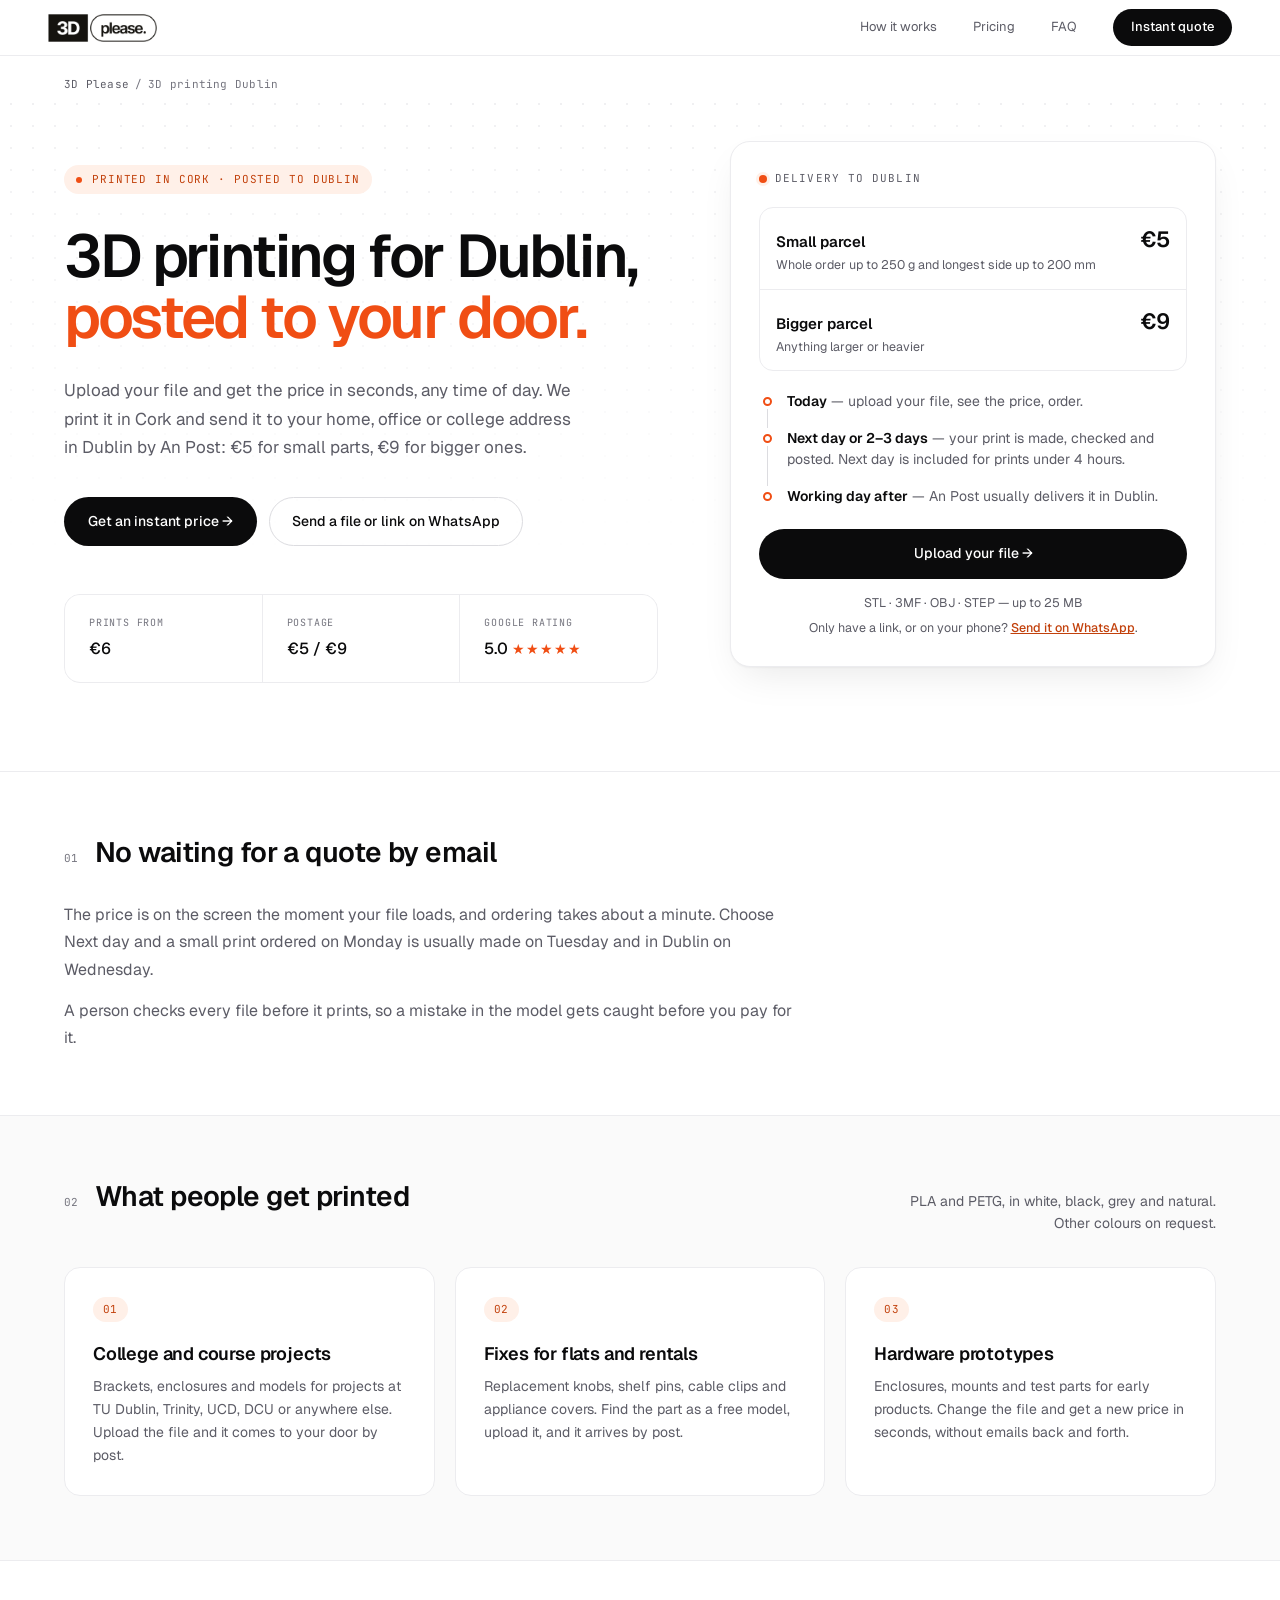
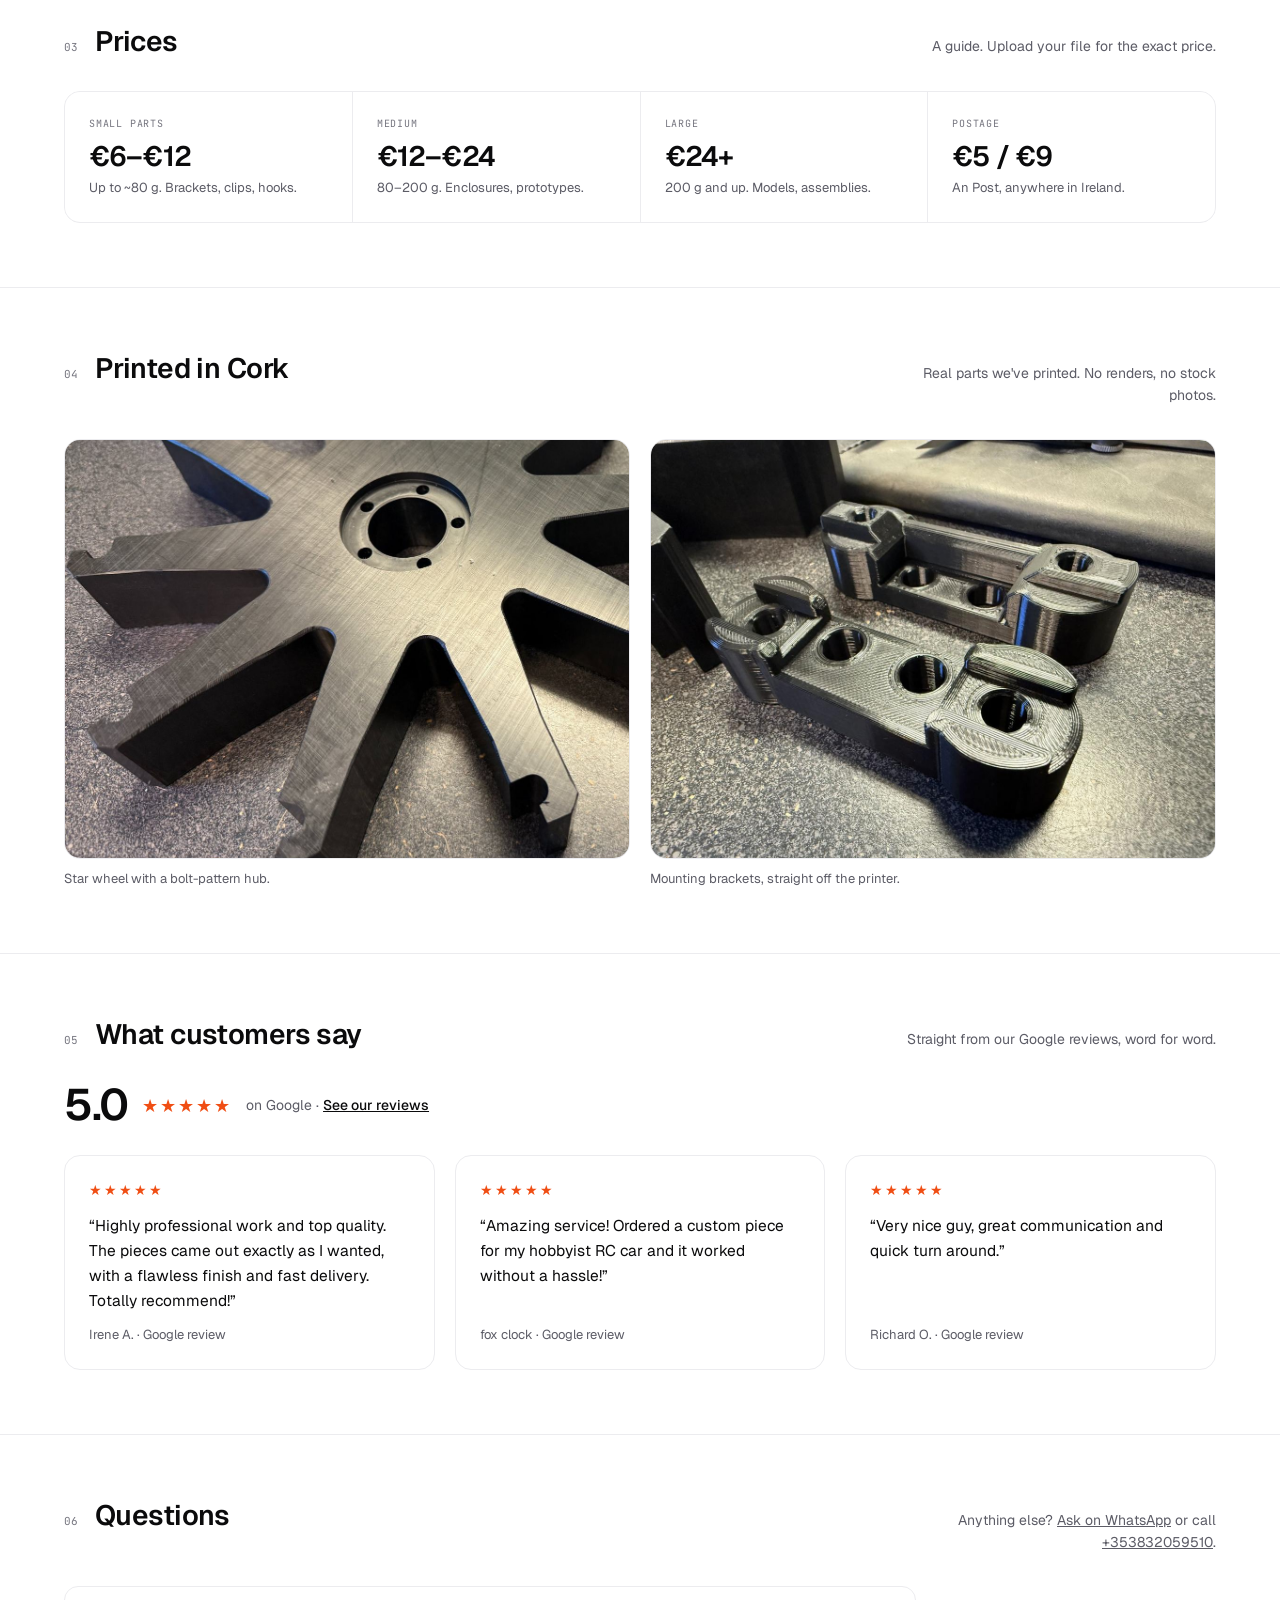
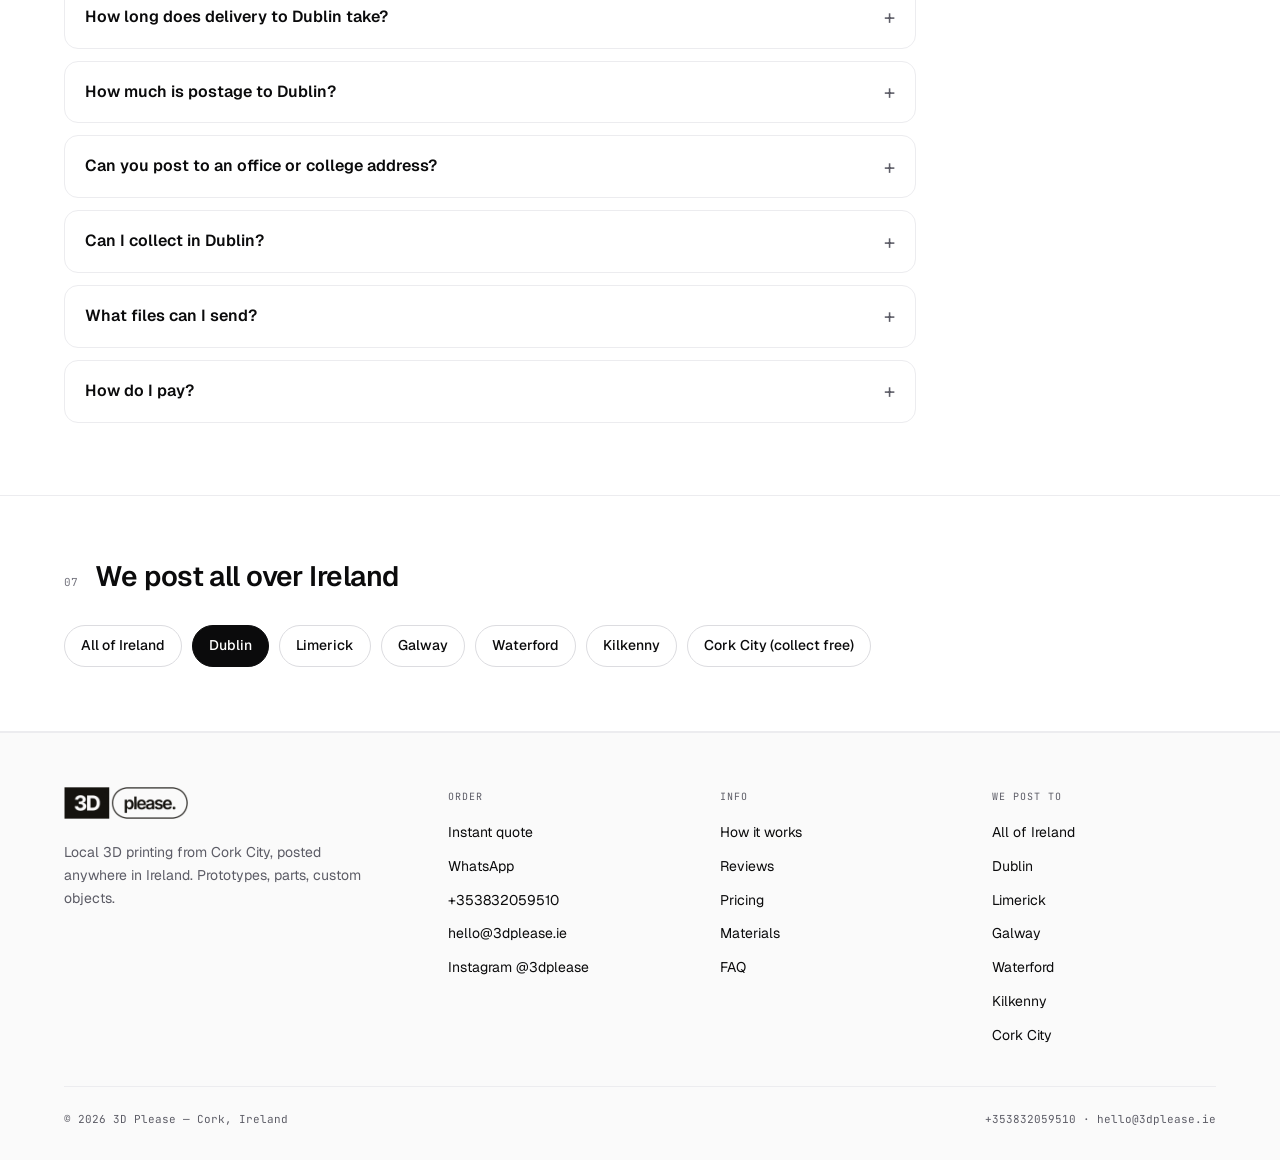
==== 3d-printing-dublin.html @ 7cbf2305 "Add area pages, robots.txt and sitemap Six area pages (Ireland, Dublin, Limerick, Galway, Waterford," ====
<!DOCTYPE html>
<html lang="en">
<head>
<meta charset="UTF-8">
<meta name="viewport" content="width=device-width, initial-scale=1.0">
<title>3D Printing Dublin — Instant Price, Posted | 3D Please</title>
<meta name="description" content="3D printing for Dublin: upload your STL, 3MF, OBJ or STEP and see the price in seconds. Printed in Cork, posted to your Dublin address by An Post from €5.">
<link rel="canonical" href="https://3dplease.ie/3d-printing-dublin">
<meta property="og:title" content="3D Printing Dublin — Instant Price, Posted | 3D Please">
<meta property="og:description" content="3D printing for Dublin: upload your STL, 3MF, OBJ or STEP and see the price in seconds. Printed in Cork, posted to your Dublin address by An Post from €5.">
<meta property="og:url" content="https://3dplease.ie/3d-printing-dublin">
<meta property="og:type" content="website">
<meta property="og:image" content="https://3dplease.ie/og.png">
<meta property="og:image:width" content="1200">
<meta property="og:image:height" content="630">
<meta name="twitter:card" content="summary_large_image">
<script type="application/ld+json">
[
  {
    "@context": "https://schema.org",
    "@type": "Service",
    "name": "3D printing for Dublin",
    "serviceType": "3D printing",
    "url": "https://3dplease.ie/3d-printing-dublin",
    "areaServed": {
      "@type": "City",
      "name": "Dublin"
    },
    "provider": {
      "@type": "LocalBusiness",
      "name": "3D Please",
      "url": "https://3dplease.ie",
      "telephone": "+353832059510",
      "email": "hello@3dplease.ie",
      "image": "https://3dplease.ie/og.png",
      "address": {
        "@type": "PostalAddress",
        "addressLocality": "Cork",
        "addressCountry": "IE"
      }
    },
    "offers": {
      "@type": "Offer",
      "priceCurrency": "EUR",
      "price": "6.00",
      "description": "Prints from €6. An Post delivery €5 for small parts, €9 for bigger ones."
    }
  },
  {
    "@context": "https://schema.org",
    "@type": "BreadcrumbList",
    "itemListElement": [
      {
        "@type": "ListItem",
        "position": 1,
        "name": "3D Please",
        "item": "https://3dplease.ie/"
      },
      {
        "@type": "ListItem",
        "position": 2,
        "name": "3D printing Dublin",
        "item": "https://3dplease.ie/3d-printing-dublin"
      }
    ]
  }
]
</script>
<link rel="icon" type="image/svg+xml" href="data:image/svg+xml,%3Csvg xmlns='http://www.w3.org/2000/svg' viewBox='0 0 32 32'%3E%3Crect width='32' height='32' fill='%2318171a'/%3E%3Ctext x='16' y='22' font-family='-apple-system,BlinkMacSystemFont,system-ui,sans-serif' font-weight='900' font-size='14' fill='%23f6f3ed' text-anchor='middle'%3E3D%3C/text%3E%3C/svg%3E">
<link rel="preconnect" href="https://fonts.googleapis.com">
<link href="https://fonts.googleapis.com/css2?family=Geist:wght@300;400;500;600;700&family=JetBrains+Mono:wght@400;500&display=swap" rel="stylesheet">
<link rel="stylesheet" href="/area.css">

<!-- Google tag (gtag.js) -->
<script async src="https://www.googletagmanager.com/gtag/js?id=G-JWLKQWBCTT"></script>
<script>
  window.dataLayer = window.dataLayer || [];
  function gtag(){dataLayer.push(arguments);}
  gtag('js', new Date());
  gtag('config', 'G-JWLKQWBCTT');
  // Contact clicks: WhatsApp and phone links anywhere on the page
  document.addEventListener('click', function (e) {
    var a = e.target && e.target.closest ? e.target.closest('a[href]') : null;
    if (!a) return;
    var h = a.getAttribute('href') || '';
    if (h.indexOf('wa.me/') !== -1) {
      var designer = h.indexOf('designer') !== -1;
      gtag('event', designer ? 'designer_referral_click' : 'whatsapp_click', { link_place: a.getAttribute('data-place') || 'page' });
    } else if (h.indexOf('tel:') === 0) {
      gtag('event', 'phone_click', { link_place: a.getAttribute('data-place') || 'page' });
    }
  }, true);
</script>
</head>
<body>

<nav>
  <a class="nav-brand" href="/" aria-label="3D Please — home">
    <img src="/logo.png" width="560" height="144" alt="3D Please" class="logo-img">
  </a>
  <a class="nav-link" href="/#how">How it works</a>
  <a class="nav-link" href="/#pricing">Pricing</a>
  <a class="nav-link" href="/#faq">FAQ</a>
  <a class="nav-cta" href="/?loc=ireland#order">Instant quote</a>
</nav>

<div class="crumbs"><a href="/">3D Please</a><span>/</span>3D printing Dublin</div>

<section class="hero">
  <div class="hero-left">
    <div class="hero-tag">Printed in Cork · Posted to Dublin</div>
    <h1 class="hero-title">3D printing for Dublin,<br><em>posted to your door.</em></h1>
    <p class="hero-body">Upload your file and get the price in seconds, any time of day. We print it in Cork and send it to your home, office or college address in Dublin by An Post: €5 for small parts, €9 for bigger ones.</p>
    <div class="hero-cta-row">
      <a href="/?loc=ireland#order" class="btn-primary">Get an instant price →</a>
      <a href="https://wa.me/353832059510?text=Hi%2C%20I%27d%20like%20a%20price%20for%20a%203D%20print%20posted%20to%20Dublin.%20Here%27s%20my%20file%20or%20link%3A" class="btn-secondary" target="_blank" rel="noopener" data-place="area-dublin">Send a file or link on WhatsApp</a>
    </div>
    <div class="hero-stats">
      <div class="stat">
        <span class="stat-label">Prints from</span>
        <span class="stat-value">€6</span>
      </div>
      <div class="stat">
        <span class="stat-label">Postage</span>
        <span class="stat-value">€5 / €9</span>
      </div>
      <div class="stat">
        <span class="stat-label">Google rating</span>
        <span class="stat-value">5.0 <span class="stars">★★★★★</span></span>
      </div>
    </div>
  </div>

  <aside class="hero-right">
    <div class="card">
      <div class="card-title"><span class="dot"></span>Delivery to Dublin</div>
      <div class="post-rows">
        <div class="post-row"><div><b>Small parcel</b><small>Whole order up to 250 g and longest side up to 200 mm</small></div><span class="amt">€5</span></div>
        <div class="post-row"><div><b>Bigger parcel</b><small>Anything larger or heavier</small></div><span class="amt">€9</span></div>
      </div>
      <ol class="timeline">
        <li><b>Today</b> — upload your file, see the price, order.</li>
        <li><b>Next day or 2–3 days</b> — your print is made, checked and posted. Next day is included for prints under 4 hours.</li>
        <li><b>Working day after</b> — An Post usually delivers it in Dublin.</li>
      </ol>
      <a href="/?loc=ireland#order" class="btn-primary">Upload your file →</a>
      <p class="card-note">STL · 3MF · OBJ · STEP — up to 25 MB</p>
      <p class="card-note">Only have a link, or on your phone? <a href="https://wa.me/353832059510?text=Hi%2C%20I%27d%20like%20a%20price%20for%20a%203D%20print%20posted%20to%20Dublin.%20Here%27s%20my%20file%20or%20link%3A" target="_blank" rel="noopener" data-place="area-dublin-card">Send it on WhatsApp</a>.</p>
    </div>
  </aside>
</section>

<section class="section">
  <div class="section-head">
    <div class="section-head-left">
      <span class="section-num">01</span>
      <h2 class="section-label">No waiting for a quote by email</h2>
    </div>
  </div>
  <div class="prose">
    <p>The price is on the screen the moment your file loads, and ordering takes about a minute. Choose Next day and a small print ordered on Monday is usually made on Tuesday and in Dublin on Wednesday.</p>
    <p>A person checks every file before it prints, so a mistake in the model gets caught before you pay for it.</p>
  </div>
</section>

<section class="section tint">
  <div class="section-head">
    <div class="section-head-left">
      <span class="section-num">02</span>
      <h2 class="section-label">What people get printed</h2>
    </div>
    <p class="section-sub">PLA and PETG, in white, black, grey and natural. Other colours on request.</p>
  </div>
  <div class="cards3">
    <div class="tile">
      <span class="tile-num">01</span>
      <h3>College and course projects</h3>
      <p>Brackets, enclosures and models for projects at TU Dublin, Trinity, UCD, DCU or anywhere else. Upload the file and it comes to your door by post.</p>
    </div>
    <div class="tile">
      <span class="tile-num">02</span>
      <h3>Fixes for flats and rentals</h3>
      <p>Replacement knobs, shelf pins, cable clips and appliance covers. Find the part as a free model, upload it, and it arrives by post.</p>
    </div>
    <div class="tile">
      <span class="tile-num">03</span>
      <h3>Hardware prototypes</h3>
      <p>Enclosures, mounts and test parts for early products. Change the file and get a new price in seconds, without emails back and forth.</p>
    </div>
  </div>
</section>

<section class="section">
  <div class="section-head">
    <div class="section-head-left">
      <span class="section-num">03</span>
      <h2 class="section-label">Prices</h2>
    </div>
    <p class="section-sub">A guide. Upload your file for the exact price.</p>
  </div>
  <div class="price-strip">
    <div class="price-cell"><span class="stat-label">Small parts</span><b>€6–€12</b><small>Up to ~80 g. Brackets, clips, hooks.</small></div>
    <div class="price-cell"><span class="stat-label">Medium</span><b>€12–€24</b><small>80–200 g. Enclosures, prototypes.</small></div>
    <div class="price-cell"><span class="stat-label">Large</span><b>€24+</b><small>200 g and up. Models, assemblies.</small></div>
    <div class="price-cell"><span class="stat-label">Postage</span><b>€5 / €9</b><small>An Post, anywhere in Ireland.</small></div>
  </div>
</section>

<section class="section">
  <div class="section-head">
    <div class="section-head-left">
      <span class="section-num">04</span>
      <h2 class="section-label">Printed in Cork</h2>
    </div>
    <p class="section-sub">Real parts we've printed. No renders, no stock photos.</p>
  </div>
  <div class="gallery">
    <figure>
      <img src="/print-star-wheel.jpg" width="1200" height="1081" loading="lazy" alt="Large black star-shaped wheel with nine arms and a bolted hub">
      <figcaption>Star wheel with a bolt-pattern hub.</figcaption>
    </figure>
    <figure>
      <img src="/print-brackets.jpg" width="1200" height="900" loading="lazy" alt="Two black 3D-printed mounting brackets with bolt holes, showing fine layer lines">
      <figcaption>Mounting brackets, straight off the printer.</figcaption>
    </figure>
  </div>
</section>

<section class="section">
  <div class="section-head">
    <div class="section-head-left">
      <span class="section-num">05</span>
      <h2 class="section-label">What customers say</h2>
    </div>
    <p class="section-sub">Straight from our Google reviews, word for word.</p>
  </div>
  <div class="rating-row">
    <span class="rating-big">5.0</span>
    <span class="stars" aria-label="Rated 5 out of 5">★★★★★</span>
    <span class="rating-meta">on Google · <a href="https://g.page/r/CYiCOIpLPXshEAE" target="_blank" rel="noopener">See our reviews</a></span>
  </div>
  <div class="reviews-grid">
    <figure class="review">
      <span class="stars" aria-label="5 out of 5 stars">★★★★★</span>
      <blockquote>“Highly professional work and top quality. The pieces came out exactly as I wanted, with a flawless finish and fast delivery. Totally recommend!”</blockquote>
      <figcaption>Irene A. · Google review</figcaption>
    </figure>
    <figure class="review">
      <span class="stars" aria-label="5 out of 5 stars">★★★★★</span>
      <blockquote>“Amazing service! Ordered a custom piece for my hobbyist RC car and it worked without a hassle!”</blockquote>
      <figcaption>fox clock · Google review</figcaption>
    </figure>
    <figure class="review">
      <span class="stars" aria-label="5 out of 5 stars">★★★★★</span>
      <blockquote>“Very nice guy, great communication and quick turn around.”</blockquote>
      <figcaption>Richard O. · Google review</figcaption>
    </figure>
  </div>
</section>

<section class="section">
  <div class="section-head">
    <div class="section-head-left">
      <span class="section-num">06</span>
      <h2 class="section-label">Questions</h2>
    </div>
    <p class="section-sub">Anything else? <a href="https://wa.me/353832059510" target="_blank" rel="noopener" data-place="area-dublin">Ask on WhatsApp</a> or call <a href="tel:+353832059510" style="white-space:nowrap" data-place="area-dublin">+353832059510</a>.</p>
  </div>
  <div class="faq">
    <details>
      <summary>How long does delivery to Dublin take?</summary>
      <p>Standard prints are ready in 2–3 days. If you choose Next day in the quote, it's included for prints under 4 hours (+€3 for longer ones, when there's capacity). We post it the day it's ready, and An Post usually delivers to Dublin the next working day.</p>
    </details>
    <details>
      <summary>How much is postage to Dublin?</summary>
      <p>€5 if the whole order weighs up to 250 g and its longest side is up to 200 mm, €9 for anything bigger. The price box adds the right one, so you see the full total before you order.</p>
    </details>
    <details>
      <summary>Can you post to an office or college address?</summary>
      <p>Yes, any Dublin address with an Eircode. Put a name and a note on the order so it reaches the right desk or room.</p>
    </details>
    <details>
      <summary>Can I collect in Dublin?</summary>
      <p>No, we don't have a pickup point in Dublin. Everything is printed in Cork and sent by An Post. If you're ever in Cork, collection in the city centre is free — choose "Collect in Cork" in the quote.</p>
    </details>
    <details>
      <summary>What files can I send?</summary>
      <p>STL, 3MF, OBJ and STEP all get an instant price. Files up to 25 MB, and parts up to 256 mm on each side. Bigger parts can be printed in sections for you to put together. If a file can't be read automatically, send it anyway and we'll price it by hand.</p>
    </details>
    <details>
      <summary>How do I pay?</summary>
      <p>By Revolut or bank transfer. A person checks your file first, then we send the payment details with the order confirmation.</p>
    </details>
  </div>
</section>

<section class="section">
  <div class="section-head">
    <div class="section-head-left">
      <span class="section-num">07</span>
      <h2 class="section-label">We post all over Ireland</h2>
    </div>
  </div>
  <div class="area-links">
    <a href="/3d-printing-ireland">All of Ireland</a>
    <a href="/3d-printing-dublin" aria-current="page">Dublin</a>
    <a href="/3d-printing-limerick">Limerick</a>
    <a href="/3d-printing-galway">Galway</a>
    <a href="/3d-printing-waterford">Waterford</a>
    <a href="/3d-printing-kilkenny">Kilkenny</a>
    <a href="/">Cork City (collect free)</a>
  </div>
</section>

<footer>
  <div class="footer-grid">
    <div>
      <a class="footer-brand-logo" href="/" aria-label="3D Please — home">
        <img src="/logo.png" width="560" height="144" alt="3D Please" class="logo-img logo-img-footer">
      </a>
      <p class="footer-tagline">Local 3D printing from Cork City, posted anywhere in Ireland. Prototypes, parts, custom objects.</p>
    </div>
    <div>
      <span class="footer-col-title">Order</span>
      <ul class="footer-links">
        <li><a href="/?loc=ireland#order">Instant quote</a></li>
        <li><a href="https://wa.me/353832059510" target="_blank" rel="noopener" data-place="area-dublin">WhatsApp</a></li>
        <li><a href="tel:+353832059510" data-place="area-dublin">+353832059510</a></li>
        <li><a href="mailto:hello@3dplease.ie">hello@3dplease.ie</a></li>
        <li><a href="https://www.instagram.com/3dplease/" target="_blank" rel="noopener">Instagram @3dplease</a></li>
      </ul>
    </div>
    <div>
      <span class="footer-col-title">Info</span>
      <ul class="footer-links">
        <li><a href="/#how">How it works</a></li>
        <li><a href="/#reviews">Reviews</a></li>
        <li><a href="/#pricing">Pricing</a></li>
        <li><a href="/#materials">Materials</a></li>
        <li><a href="/#faq">FAQ</a></li>
      </ul>
    </div>
    <div>
      <span class="footer-col-title">We post to</span>
      <ul class="footer-links">
        <li><a href="/3d-printing-ireland">All of Ireland</a></li>
        <li><a href="/3d-printing-dublin">Dublin</a></li>
        <li><a href="/3d-printing-limerick">Limerick</a></li>
        <li><a href="/3d-printing-galway">Galway</a></li>
        <li><a href="/3d-printing-waterford">Waterford</a></li>
        <li><a href="/3d-printing-kilkenny">Kilkenny</a></li>
        <li><a href="/">Cork City</a></li>
      </ul>
    </div>
  </div>
  <div class="footer-bottom">
    <span class="footer-copy">© 2026 3D Please — Cork, Ireland</span>
    <span class="footer-copy">+353832059510 · hello@3dplease.ie</span>
  </div>
</footer>

</body>
</html>
---- area.css ----
/* Shared styles for the area pages (3d-printing-*.html). Same look as index.html. */
:root {
  --ink: #0b0b0c;
  --ink-soft: #27272a;
  --paper: #ffffff;
  --paper-warm: #f4f4f5;
  --surface: #fafafa;
  --border: #dcdce0;
  --border-soft: #ececef;
  --muted: #5c5c66;
  --muted-light: #75757f;
  --muted-on-dark: #a1a1aa;
  --accent: #f04e14;
  --accent-text: #c2410c;
  --accent-soft: #fff0e8;
  --accent-wash: #fff6f1;
  --sans: 'Geist', -apple-system, BlinkMacSystemFont, sans-serif;
  --mono: 'JetBrains Mono', 'IBM Plex Mono', monospace;
}
*, *::before, *::after { box-sizing: border-box; margin: 0; padding: 0; }
html { scroll-behavior: smooth; }
body {
  background: var(--paper); color: var(--ink);
  font-family: var(--sans); font-size: 15px; line-height: 1.55;
  -webkit-font-smoothing: antialiased;
}
a { color: inherit; }

/* NAV */
nav {
  position: sticky; top: 0; z-index: 100;
  background: rgba(255, 255, 255, 0.86);
  backdrop-filter: blur(16px); -webkit-backdrop-filter: blur(16px);
  border-bottom: 1px solid var(--border-soft);
  padding: 0 48px; display: flex; align-items: center; height: 56px; gap: 36px;
}
.nav-brand { display: inline-flex; align-items: center; text-decoration: none; margin-right: auto; height: 28px; }
.logo-img { height: 28px; width: auto; display: block; }
.logo-img-footer { height: 32px; }
.nav-link { font-size: 13px; color: var(--muted); text-decoration: none; transition: color 0.15s; }
.nav-link:hover { color: var(--ink); }
.nav-cta {
  font-size: 13px; font-weight: 500; background: var(--ink); color: var(--paper);
  padding: 8px 18px; text-decoration: none; border-radius: 999px; transition: background 0.15s;
}
.nav-cta:hover { background: var(--ink-soft); }

/* BREADCRUMB */
.crumbs { padding: 20px 64px 0; font-family: var(--mono); font-size: 11px; color: var(--muted-light); letter-spacing: 0.02em; }
.crumbs a { color: var(--muted); text-decoration: none; }
.crumbs a:hover { color: var(--ink); }
.crumbs span { margin: 0 6px; }

/* HERO */
.hero {
  padding: 48px 64px 88px; display: grid; grid-template-columns: 1.1fr 0.9fr; gap: 72px;
  align-items: start; border-bottom: 1px solid var(--border-soft); position: relative;
}
.hero::before {
  content: ''; position: absolute; inset: 0;
  background-image: radial-gradient(circle, #e4e4e7 1px, transparent 1.2px);
  background-size: 22px 22px;
  -webkit-mask-image: linear-gradient(180deg, rgba(0,0,0,.55), transparent 70%);
          mask-image: linear-gradient(180deg, rgba(0,0,0,.55), transparent 70%);
  z-index: 0; pointer-events: none;
}
.hero-left, .hero-right { position: relative; z-index: 1; }
.hero-left { padding-top: 24px; }
.hero-tag {
  font-family: var(--mono); font-size: 11px; color: var(--accent-text);
  letter-spacing: 0.08em; text-transform: uppercase; margin-bottom: 32px;
  display: inline-flex; align-items: center; gap: 10px;
  background: var(--accent-soft); padding: 6px 12px; border-radius: 999px; width: fit-content;
}
.hero-tag::before { content: ''; width: 6px; height: 6px; background: var(--accent); border-radius: 50%; }
.hero-title { font-weight: 600; font-size: 60px; line-height: 1.02; letter-spacing: -0.04em; margin-bottom: 28px; }
.hero-title em { font-style: normal; color: var(--accent); font-weight: 600; }
.hero-body { font-size: 17px; line-height: 1.65; color: var(--muted); max-width: 520px; margin-bottom: 36px; }
.hero-cta-row { display: flex; gap: 12px; align-items: center; margin-bottom: 48px; flex-wrap: wrap; }
.btn-primary {
  font-size: 14px; font-weight: 500; background: var(--ink); color: var(--paper);
  padding: 14px 24px; text-decoration: none; border-radius: 999px;
  display: inline-flex; align-items: center; gap: 8px; transition: background 0.15s;
}
.btn-primary:hover { background: var(--ink-soft); }
.btn-secondary {
  font-size: 14px; font-weight: 500; background: transparent; color: var(--ink);
  padding: 13px 22px; text-decoration: none; border-radius: 999px; border: 1px solid var(--border);
  display: inline-flex; align-items: center; gap: 8px; transition: all 0.15s;
}
.btn-secondary:hover { background: var(--surface); border-color: var(--ink); }
.hero-stats {
  display: grid; grid-template-columns: repeat(3, 1fr); gap: 1px;
  background: var(--border-soft); border: 1px solid var(--border-soft); border-radius: 16px; overflow: hidden;
}
.stat { padding: 20px 24px; background: var(--paper); }
.stat-label {
  font-family: var(--mono); font-size: 10px; color: var(--muted-light);
  text-transform: uppercase; letter-spacing: 0.08em; display: block; margin-bottom: 6px;
}
.stat-value { font-size: 16px; font-weight: 500; }
.stat-value .stars { font-size: 14px; letter-spacing: 1px; }

/* DELIVERY CARD */
.card {
  background: var(--paper); border: 1px solid var(--border-soft); padding: 28px; border-radius: 20px;
  box-shadow: 0 1px 2px rgba(0,0,0,0.04), 0 16px 40px -12px rgba(0,0,0,0.10);
}
.card-title {
  font-family: var(--mono); font-size: 11px; color: var(--muted); text-transform: uppercase;
  letter-spacing: 0.1em; margin-bottom: 20px; display: flex; align-items: center; gap: 8px;
}
.dot { width: 8px; height: 8px; background: var(--accent); border-radius: 50%; box-shadow: 0 0 0 3px var(--accent-soft); }
.post-rows { border: 1px solid var(--border-soft); border-radius: 14px; overflow: hidden; margin-bottom: 20px; }
.post-row { display: flex; justify-content: space-between; align-items: baseline; gap: 16px; padding: 14px 16px; border-bottom: 1px solid var(--border-soft); }
.post-row:last-child { border-bottom: none; }
.post-row b { font-size: 15px; font-weight: 600; }
.post-row small { display: block; font-size: 12.5px; color: var(--muted); margin-top: 2px; }
.post-row .amt { font-size: 22px; font-weight: 600; letter-spacing: -0.02em; white-space: nowrap; }
.timeline { list-style: none; margin: 0 0 22px; }
.timeline li { position: relative; padding: 0 0 16px 28px; font-size: 14px; color: var(--muted); line-height: 1.5; }
.timeline li:last-child { padding-bottom: 0; }
.timeline li::before {
  content: ''; position: absolute; left: 4px; top: 6px; width: 9px; height: 9px;
  border-radius: 50%; background: var(--paper); border: 2px solid var(--accent);
}
.timeline li::after { content: ''; position: absolute; left: 8px; top: 18px; bottom: 0; width: 1px; background: var(--border); }
.timeline li:last-child::after { display: none; }
.timeline b { color: var(--ink); font-weight: 600; }
.card-note { font-size: 12.5px; color: var(--muted); margin-top: 14px; text-align: center; }
.card-note + .card-note { margin-top: 6px; }
.card-note a { color: var(--accent-text); font-weight: 500; }
.card .btn-primary, .card .btn-secondary { width: 100%; justify-content: center; }
.card .btn-secondary { margin-top: 10px; }

/* SECTIONS */
.section { border-bottom: 1px solid var(--border-soft); }
.section.tint { background: var(--surface); }
.section-head { padding: 64px 64px 32px; display: flex; align-items: baseline; justify-content: space-between; gap: 40px; }
.section-head-left { display: flex; align-items: baseline; gap: 16px; }
.section-num { font-family: var(--mono); font-size: 11px; color: var(--muted-light); letter-spacing: 0.04em; }
.section-label { font-size: 28px; font-weight: 600; letter-spacing: -0.02em; line-height: 1.2; }
.section-sub { font-size: 14px; color: var(--muted); max-width: 340px; text-align: right; }
.prose { padding: 0 64px 64px; max-width: 860px; }
.prose p { font-size: 16px; line-height: 1.7; color: var(--muted); margin-bottom: 14px; }
.prose p:last-child { margin-bottom: 0; }
.prose a { color: var(--accent-text); font-weight: 500; }

.cards3 { display: grid; grid-template-columns: repeat(3, 1fr); gap: 20px; padding: 0 64px 64px; }
.tile { background: var(--paper); border: 1px solid var(--border-soft); border-radius: 16px; padding: 28px; }
.tile-num {
  font-family: var(--mono); font-size: 11px; color: var(--accent-text); display: inline-block; margin-bottom: 20px;
  background: var(--accent-soft); padding: 4px 10px; border-radius: 999px; letter-spacing: 0.04em;
}
.tile h3 { font-size: 18px; font-weight: 600; margin-bottom: 10px; line-height: 1.3; letter-spacing: -0.01em; }
.tile p { font-size: 14px; color: var(--muted); line-height: 1.65; }
.tile p a { color: var(--accent-text); font-weight: 500; }

/* PRICE STRIP */
.price-strip { display: grid; grid-template-columns: repeat(4, 1fr); gap: 1px; margin: 0 64px 64px; background: var(--border-soft); border: 1px solid var(--border-soft); border-radius: 16px; overflow: hidden; }
.price-cell { background: var(--paper); padding: 24px; }
.price-cell .stat-label { margin-bottom: 10px; }
.price-cell b { display: block; font-size: 28px; font-weight: 600; letter-spacing: -0.03em; line-height: 1.1; }
.price-cell small { display: block; font-size: 13px; color: var(--muted); margin-top: 6px; }

/* GALLERY */
.gallery { display: grid; grid-template-columns: 1fr 1fr; gap: 20px; padding: 0 64px 64px; }
.gallery figure { margin: 0; }
.gallery img { width: 100%; height: 420px; object-fit: cover; display: block; border-radius: 16px; border: 1px solid var(--border-soft); background: var(--paper-warm); }
.gallery figcaption { font-size: 13px; color: var(--muted); margin-top: 10px; }

/* REVIEWS */
.rating-row { display: flex; align-items: center; gap: 14px; flex-wrap: wrap; padding: 0 64px 28px; }
.rating-big { font-size: 44px; font-weight: 600; letter-spacing: -0.03em; line-height: 1; }
.stars { color: var(--accent); letter-spacing: 2px; font-size: 18px; }
.rating-meta { font-size: 14px; color: var(--muted); }
.rating-meta a { color: var(--ink); font-weight: 500; }
.reviews-grid { display: grid; grid-template-columns: repeat(3, minmax(0, 1fr)); gap: 20px; padding: 0 64px 64px; }
.review { background: var(--paper); border: 1px solid var(--border-soft); border-radius: 16px; padding: 24px; display: flex; flex-direction: column; gap: 12px; margin: 0; }
.review .stars { font-size: 14px; }
.review blockquote { margin: 0; font-size: 15.5px; line-height: 1.6; }
.review figcaption { margin-top: auto; font-size: 13px; color: var(--muted); }

/* FAQ */
.faq { padding: 0 64px 72px; display: grid; gap: 12px; max-width: 980px; }
.faq details { border: 1px solid var(--border-soft); border-radius: 14px; padding: 18px 20px; background: var(--paper); }
.faq summary { cursor: pointer; font-weight: 600; font-size: 16px; list-style: none; display: flex; justify-content: space-between; align-items: center; gap: 16px; }
.faq summary::-webkit-details-marker { display: none; }
.faq summary::after { content: '+'; color: var(--muted); font-weight: 400; font-size: 20px; line-height: 1; }
.faq details[open] summary::after { content: '−'; }
.faq details p { margin-top: 10px; font-size: 14.5px; color: var(--muted); line-height: 1.65; }
.faq details a { color: var(--accent-text); font-weight: 500; }

/* AREA LINKS */
.area-links { display: flex; flex-wrap: wrap; gap: 10px; padding: 0 64px 64px; }
.area-links a {
  font-size: 14px; font-weight: 500; text-decoration: none; color: var(--ink);
  border: 1px solid var(--border); border-radius: 999px; padding: 9px 16px; background: var(--paper); transition: border-color 0.15s;
}
.area-links a:hover { border-color: var(--ink); }
.area-links a[aria-current="page"] { background: var(--ink); color: var(--paper); border-color: var(--ink); }

/* FOOTER */
footer { background: var(--surface); padding: 56px 64px 32px; border-top: 1px solid var(--border-soft); }
.footer-grid { display: grid; grid-template-columns: 1.5fr 1fr 1fr 1fr; gap: 48px; margin-bottom: 40px; }
.footer-brand-logo { display: inline-flex; align-items: center; text-decoration: none; height: 28px; }
.footer-tagline { font-size: 14px; color: var(--muted); line-height: 1.65; max-width: 320px; margin-top: 16px; }
.footer-col-title { font-family: var(--mono); font-size: 10px; color: var(--muted); text-transform: uppercase; letter-spacing: 0.1em; margin-bottom: 16px; display: block; }
.footer-links { list-style: none; display: flex; flex-direction: column; gap: 10px; }
.footer-links a { font-size: 14px; color: var(--ink); text-decoration: none; transition: color 0.15s; }
.footer-links a:hover { color: var(--accent-text); }
.footer-bottom { border-top: 1px solid var(--border-soft); padding-top: 24px; display: flex; justify-content: space-between; align-items: center; }
.footer-copy { font-family: var(--mono); font-size: 11px; color: var(--muted); }

/* RESPONSIVE */
@media (max-width: 1100px) {
  .hero { gap: 48px; padding-left: 40px; padding-right: 40px; }
  .hero-title { font-size: 50px; }
}
@media (max-width: 900px) {
  nav { padding: 0 20px; gap: 16px; }
  .nav-link { display: none; }
  .crumbs { padding: 16px 20px 0; }
  .hero { grid-template-columns: 1fr; gap: 32px; padding: 24px 20px 56px; }
  .hero::before { display: none; }
  .hero-left { padding-top: 8px; }
  .hero-title { font-size: 40px; margin-bottom: 16px; }
  .hero-tag { margin-bottom: 20px; }
  .hero-body { font-size: 16px; margin-bottom: 24px; }
  .hero-cta-row { margin-bottom: 32px; }
  .hero-cta-row a { width: 100%; justify-content: center; }
  .stat { padding: 14px; }
  .stat-value { font-size: 14px; }
  .card { padding: 20px; border-radius: 18px; }
  .section-head { flex-direction: column; gap: 12px; padding: 48px 20px 24px; }
  .section-sub { text-align: left; }
  .section-label { font-size: 24px; }
  .prose, .cards3, .gallery, .rating-row, .reviews-grid, .faq, .area-links { padding-left: 20px; padding-right: 20px; }
  .price-strip { margin-left: 20px; margin-right: 20px; grid-template-columns: 1fr 1fr; }
  .cards3, .gallery, .reviews-grid { grid-template-columns: 1fr; }
  .gallery img { height: 300px; }
  footer { padding-left: 20px; padding-right: 20px; }
  .footer-grid { grid-template-columns: 1fr 1fr; gap: 32px; }
  .footer-grid > div:first-child { grid-column: 1 / -1; }
  .footer-bottom { flex-direction: column; gap: 12px; }
}
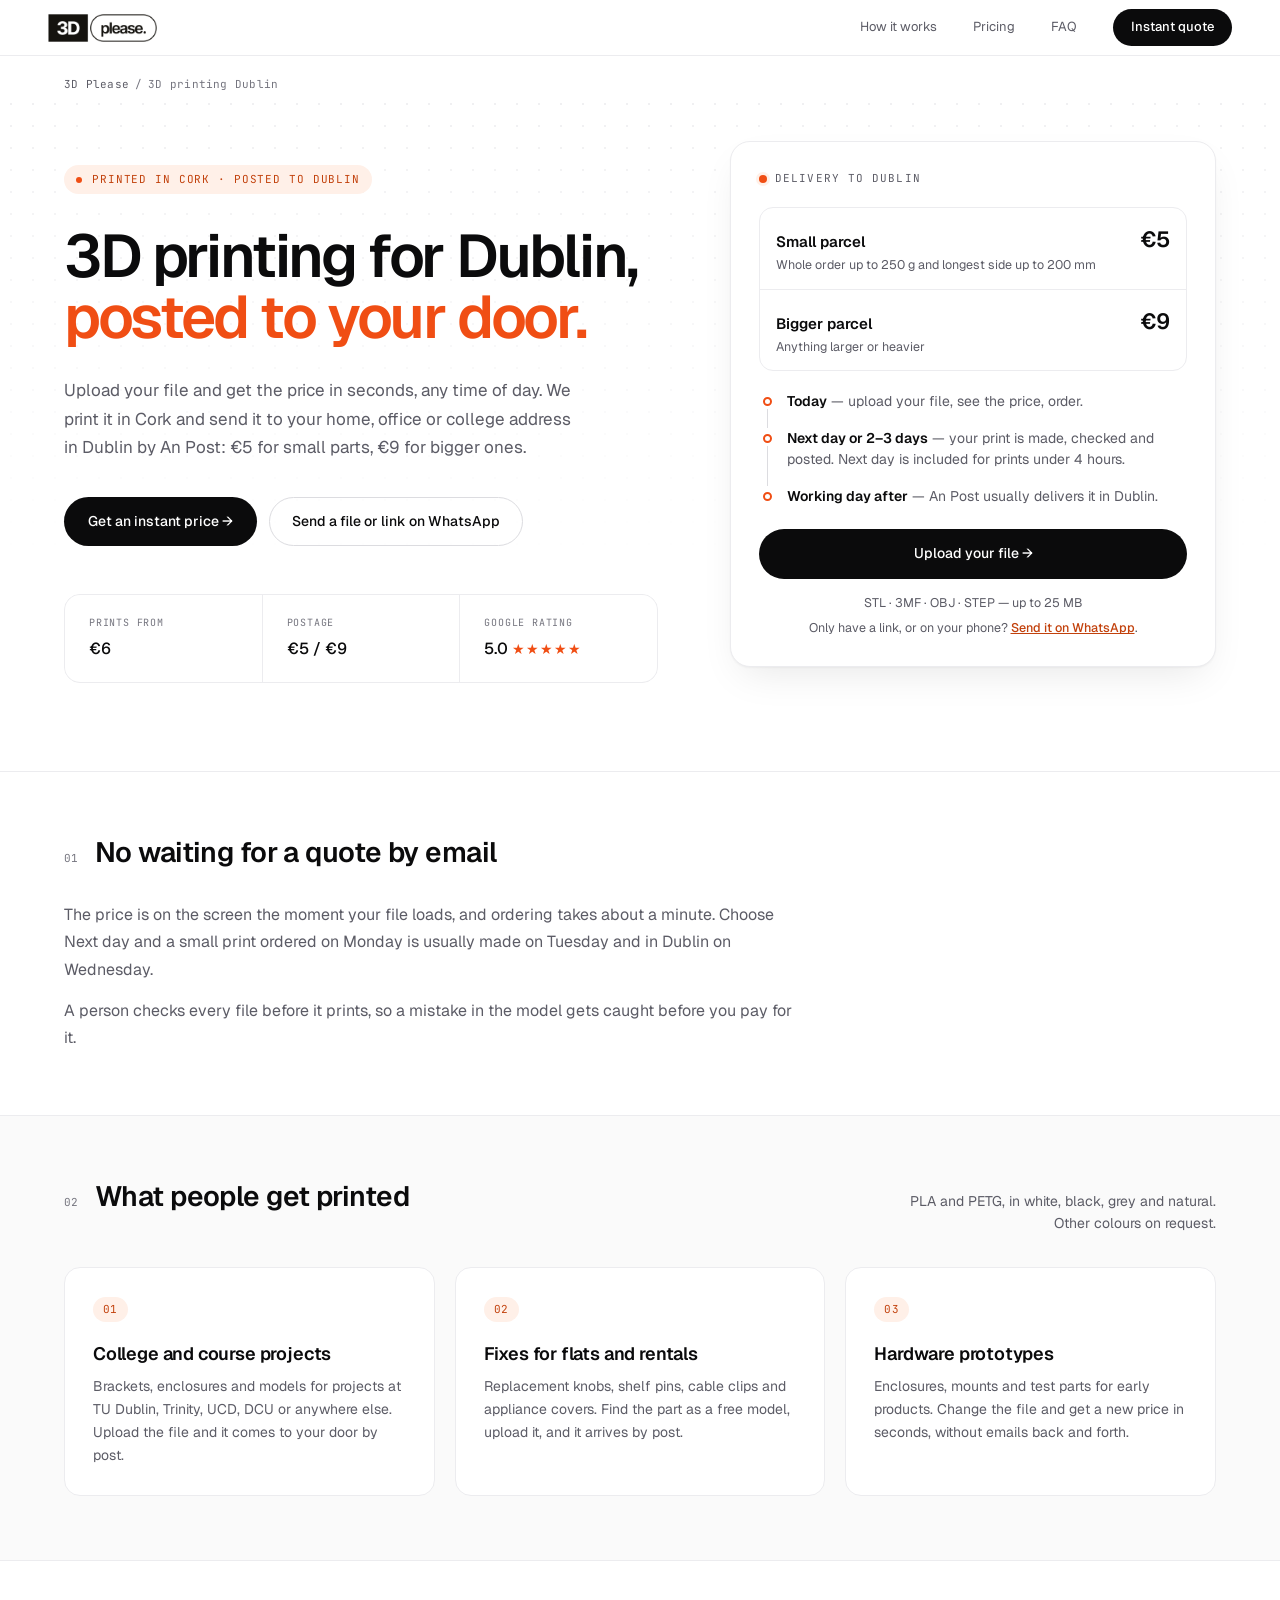
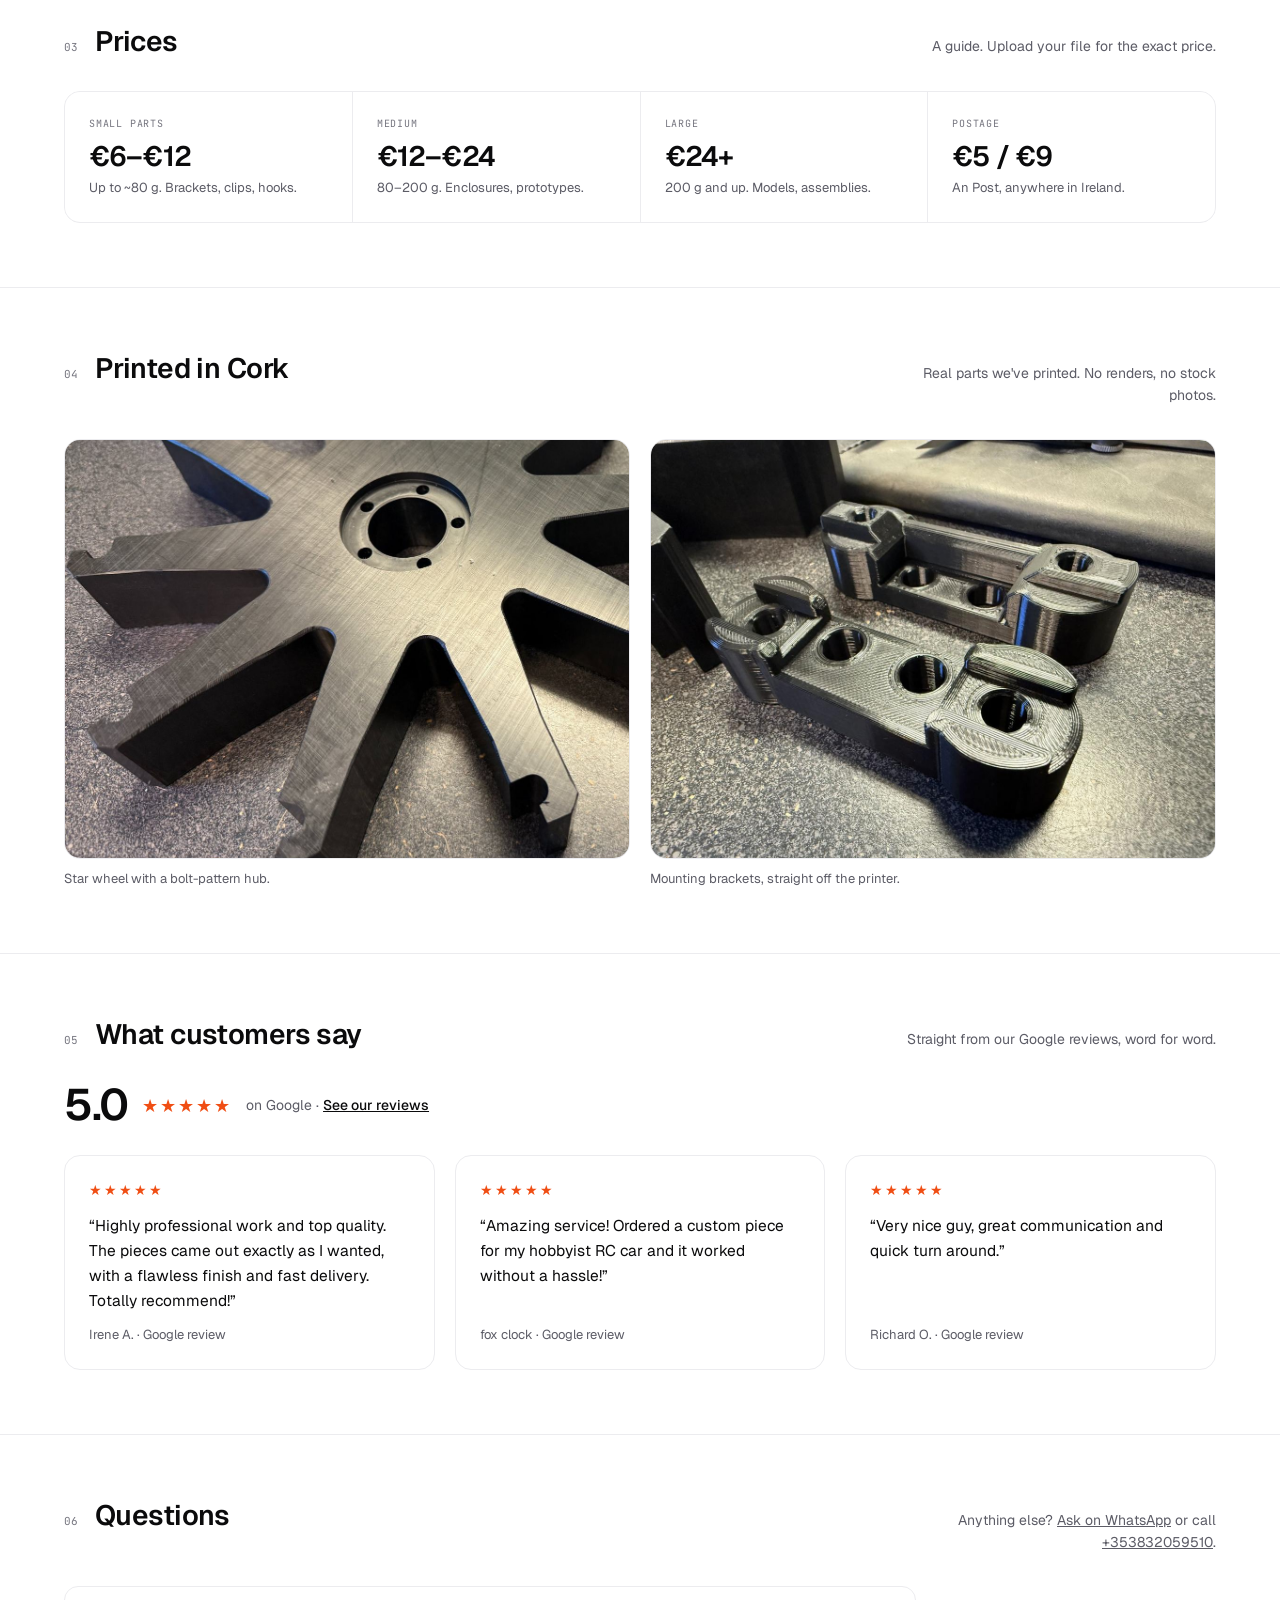
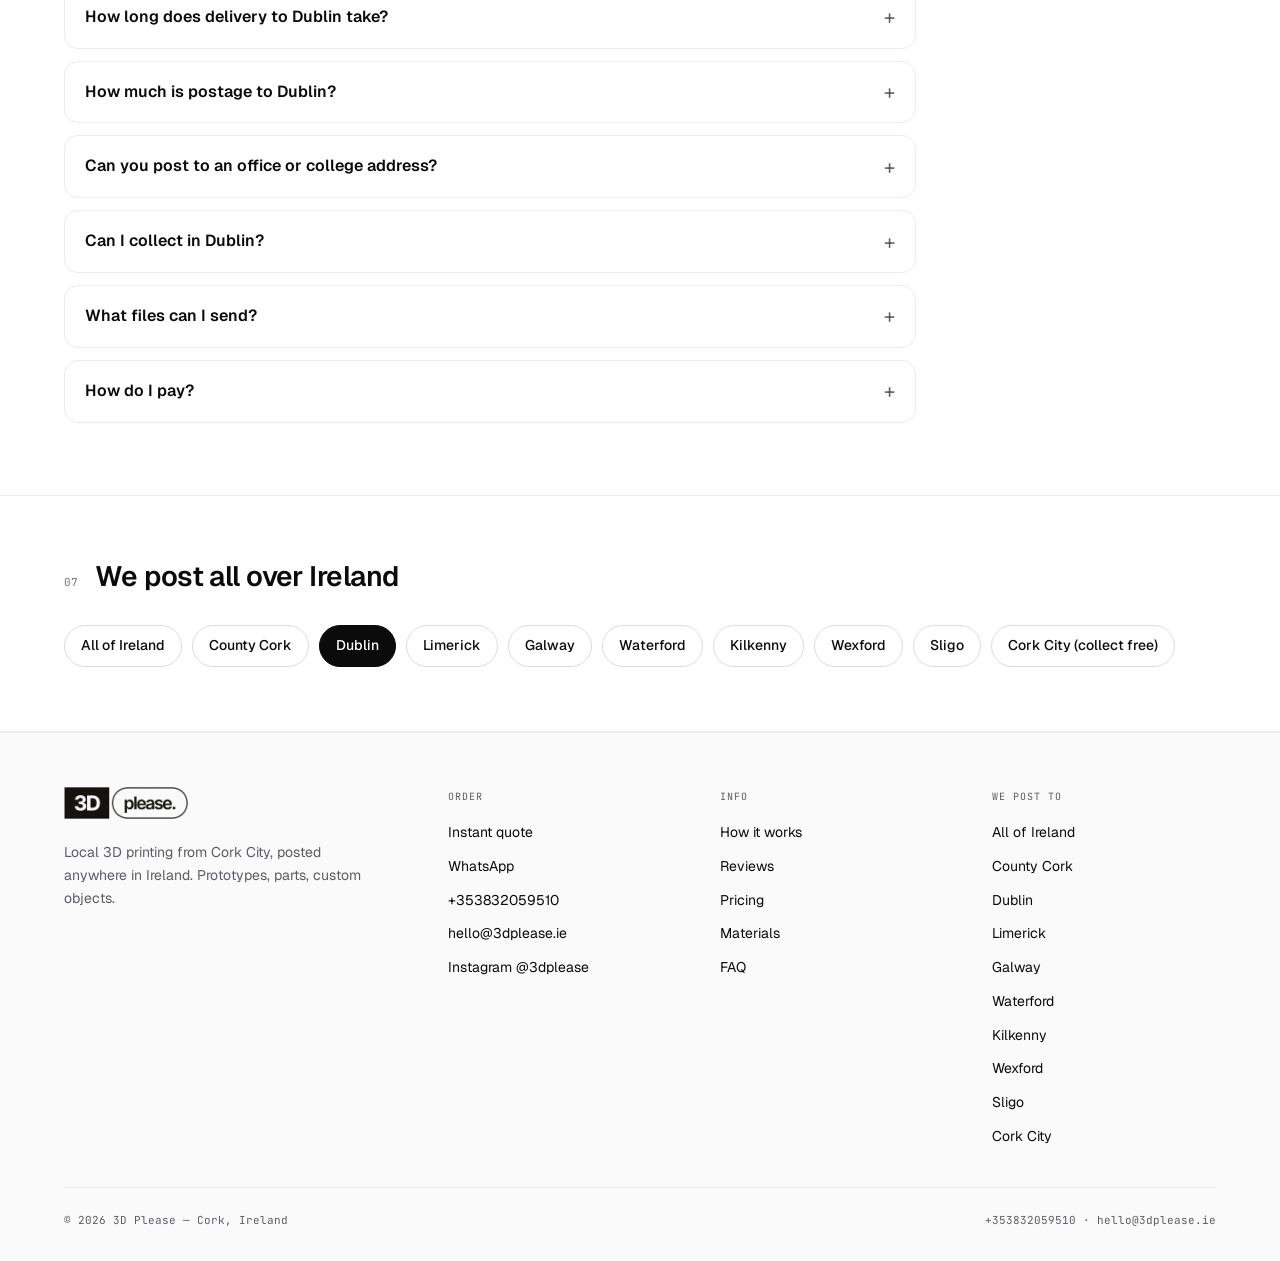
==== commit 6e718bde: "Add County Cork, Wexford and Sligo pages County Cork page (Kinsale, Carrigaline, Cobh, Midleton and " ====
--- a/3d-printing-dublin.html
+++ b/3d-printing-dublin.html
@@ -303,11 +303,14 @@
   </div>
   <div class="area-links">
     <a href="/3d-printing-ireland">All of Ireland</a>
+    <a href="/3d-printing-county-cork">County Cork</a>
     <a href="/3d-printing-dublin" aria-current="page">Dublin</a>
     <a href="/3d-printing-limerick">Limerick</a>
     <a href="/3d-printing-galway">Galway</a>
     <a href="/3d-printing-waterford">Waterford</a>
     <a href="/3d-printing-kilkenny">Kilkenny</a>
+    <a href="/3d-printing-wexford">Wexford</a>
+    <a href="/3d-printing-sligo">Sligo</a>
     <a href="/">Cork City (collect free)</a>
   </div>
 </section>
@@ -344,11 +347,14 @@
       <span class="footer-col-title">We post to</span>
       <ul class="footer-links">
         <li><a href="/3d-printing-ireland">All of Ireland</a></li>
+        <li><a href="/3d-printing-county-cork">County Cork</a></li>
         <li><a href="/3d-printing-dublin">Dublin</a></li>
         <li><a href="/3d-printing-limerick">Limerick</a></li>
         <li><a href="/3d-printing-galway">Galway</a></li>
         <li><a href="/3d-printing-waterford">Waterford</a></li>
         <li><a href="/3d-printing-kilkenny">Kilkenny</a></li>
+        <li><a href="/3d-printing-wexford">Wexford</a></li>
+        <li><a href="/3d-printing-sligo">Sligo</a></li>
         <li><a href="/">Cork City</a></li>
       </ul>
     </div>
